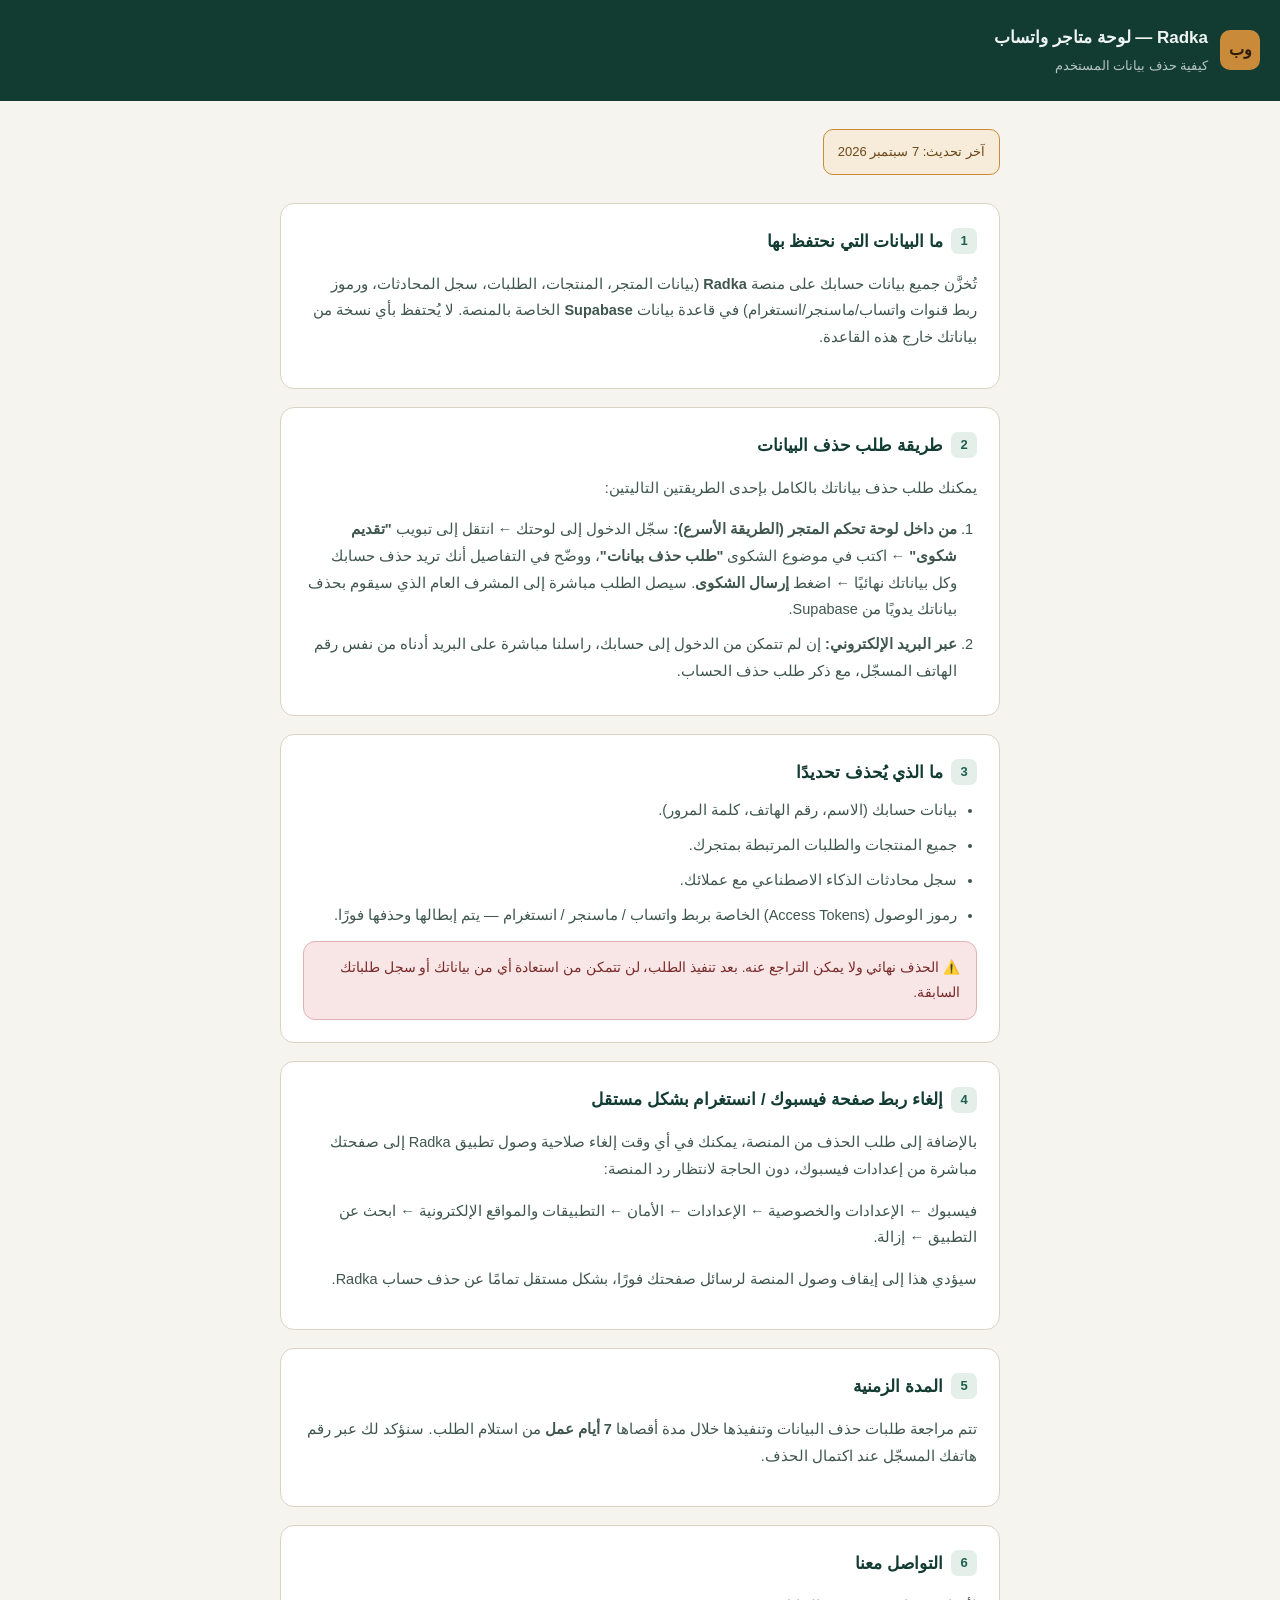
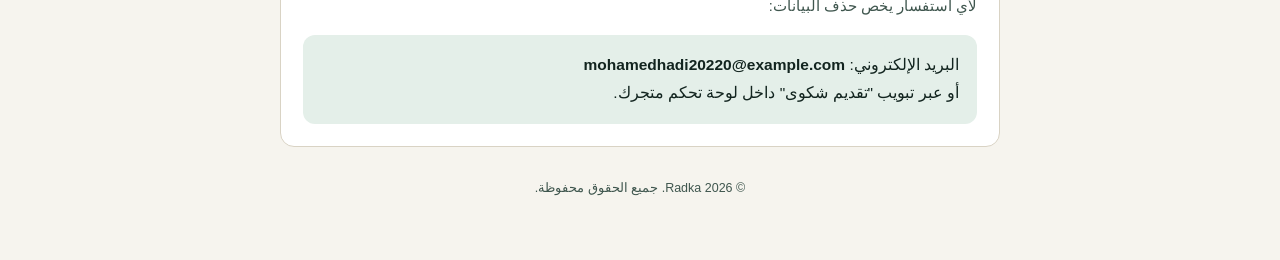
==== data-deletion.html @ 82dc5c4b "إضافة صفحة سياسة الخصوصية" ====
<!DOCTYPE html>
<html lang="ar" dir="rtl">
<head>
<meta charset="UTF-8" />
<meta name="viewport" content="width=device-width, initial-scale=1.0, maximum-scale=1" />
<title>حذف بيانات المستخدم | Radka</title>
<style>
  :root {
    --ink: #12241f;
    --ink-soft: #3f564e;
    --paper: #f6f4ee;
    --paper-raised: #ffffff;
    --line: #d9d3c4;
    --palm: #1f5f4f;
    --palm-deep: #123c32;
    --palm-tint: #e4efe9;
    --gold: #c98a3a;
    --gold-tint: #f7ecd9;
    --ok: #2f7a4f;
    --bad: #b23b3b;
    --bad-tint: #f8e6e6;
    --font: -apple-system, BlinkMacSystemFont, "Segoe UI", Tahoma, Arial, sans-serif;
    --font-mono: "Courier New", monospace;
  }
  * { box-sizing: border-box; }
  body {
    margin: 0;
    background: var(--paper);
    color: var(--ink);
    font-family: var(--font);
    line-height: 1.85;
    font-size: 15.5px;
  }
  .topbar {
    background: var(--palm-deep);
    color: #eef4f1;
    padding: 22px 20px;
    display: flex;
    align-items: center;
    gap: 12px;
  }
  .glyph {
    width: 40px; height: 40px;
    border-radius: 10px;
    background: var(--gold);
    color: #2a1c08;
    display: flex; align-items: center; justify-content: center;
    font-weight: 800; font-size: 16px;
    flex-shrink: 0;
  }
  .topbar h1 { font-size: 17px; margin: 0; }
  .topbar p { font-size: 12.5px; margin: 2px 0 0; opacity: .75; }
  .wrap {
    max-width: 760px;
    margin: 0 auto;
    padding: 28px 20px 60px;
  }
  .updated {
    background: var(--gold-tint);
    border: 1px solid var(--gold);
    color: #6b4718;
    padding: 10px 14px;
    border-radius: 10px;
    font-size: 13px;
    margin-bottom: 28px;
    display: inline-block;
  }
  .panel {
    background: var(--paper-raised);
    border: 1px solid var(--line);
    border-radius: 14px;
    padding: 22px 22px;
    margin-bottom: 18px;
  }
  .panel h2 {
    font-size: 16.5px;
    color: var(--palm-deep);
    margin: 0 0 10px;
    display: flex; align-items: center; gap: 8px;
  }
  .panel h2 .n {
    background: var(--palm-tint);
    color: var(--palm);
    width: 26px; height: 26px;
    border-radius: 7px;
    display: flex; align-items: center; justify-content: center;
    font-size: 13px; font-weight: 800;
    flex-shrink: 0;
  }
  .panel p, .panel li { color: var(--ink-soft); font-size: 14.5px; }
  .panel ul, .panel ol { margin: 8px 0 0; padding-inline-start: 20px; }
  .panel li { margin-bottom: 8px; }
  code {
    font-family: var(--font-mono);
    background: var(--palm-tint);
    padding: 2px 6px;
    border-radius: 5px;
    font-size: 13px;
    color: var(--palm-deep);
  }
  a { color: var(--palm); }
  .contact-box {
    background: var(--palm-tint);
    border-radius: 12px;
    padding: 16px 18px;
    margin-top: 8px;
  }
  .warn-box {
    background: var(--bad-tint);
    border: 1px solid #e0b3b3;
    color: #7a2b2b;
    border-radius: 12px;
    padding: 14px 16px;
    margin-top: 12px;
    font-size: 13.5px;
  }
  .step-btn {
    display: inline-block;
    background: var(--palm);
    color: #fff;
    padding: 10px 18px;
    border-radius: 9px;
    font-size: 14px;
    font-weight: 700;
    margin-top: 10px;
    text-decoration: none;
  }
  .foot {
    text-align: center;
    color: var(--ink-soft);
    font-size: 12.5px;
    margin-top: 30px;
  }
</style>
</head>
<body>

<div class="topbar">
  <div class="glyph">وب</div>
  <div>
    <h1>Radka — لوحة متاجر واتساب</h1>
    <p>كيفية حذف بيانات المستخدم</p>
  </div>
</div>

<div class="wrap">
  <span class="updated">آخر تحديث: 7 سبتمبر 2026</span>

  <div class="panel">
    <h2><span class="n">1</span> ما البيانات التي نحتفظ بها</h2>
    <p>
      تُخزَّن جميع بيانات حسابك على منصة <b>Radka</b> (بيانات المتجر، المنتجات، الطلبات، سجل
      المحادثات، ورموز ربط قنوات واتساب/ماسنجر/انستغرام) في قاعدة بيانات <b>Supabase</b> الخاصة
      بالمنصة. لا يُحتفظ بأي نسخة من بياناتك خارج هذه القاعدة.
    </p>
  </div>

  <div class="panel">
    <h2><span class="n">2</span> طريقة طلب حذف البيانات</h2>
    <p>يمكنك طلب حذف بياناتك بالكامل بإحدى الطريقتين التاليتين:</p>
    <ol>
      <li>
        <b>من داخل لوحة تحكم المتجر (الطريقة الأسرع):</b>
        سجّل الدخول إلى لوحتك ← انتقل إلى تبويب <b>"تقديم شكوى"</b> ← اكتب في موضوع الشكوى
        <b>"طلب حذف بيانات"</b>، ووضّح في التفاصيل أنك تريد حذف حسابك وكل بياناتك نهائيًا ← اضغط
        <b>إرسال الشكوى</b>. سيصل الطلب مباشرة إلى المشرف العام الذي سيقوم بحذف بياناتك يدويًا من
        Supabase.
      </li>
      <li>
        <b>عبر البريد الإلكتروني:</b> إن لم تتمكن من الدخول إلى حسابك، راسلنا مباشرة على البريد
        أدناه من نفس رقم الهاتف المسجّل، مع ذكر طلب حذف الحساب.
      </li>
    </ol>
  </div>

  <div class="panel">
    <h2><span class="n">3</span> ما الذي يُحذف تحديدًا</h2>
    <ul>
      <li>بيانات حسابك (الاسم، رقم الهاتف، كلمة المرور).</li>
      <li>جميع المنتجات والطلبات المرتبطة بمتجرك.</li>
      <li>سجل محادثات الذكاء الاصطناعي مع عملائك.</li>
      <li>رموز الوصول (Access Tokens) الخاصة بربط واتساب / ماسنجر / انستغرام — يتم إبطالها وحذفها فورًا.</li>
    </ul>
    <div class="warn-box">
      ⚠️ الحذف نهائي ولا يمكن التراجع عنه. بعد تنفيذ الطلب، لن تتمكن من استعادة أي من بياناتك أو
      سجل طلباتك السابقة.
    </div>
  </div>

  <div class="panel">
    <h2><span class="n">4</span> إلغاء ربط صفحة فيسبوك / انستغرام بشكل مستقل</h2>
    <p>
      بالإضافة إلى طلب الحذف من المنصة، يمكنك في أي وقت إلغاء صلاحية وصول تطبيق Radka إلى صفحتك
      مباشرة من إعدادات فيسبوك، دون الحاجة لانتظار رد المنصة:
    </p>
    <p>فيسبوك ← الإعدادات والخصوصية ← الإعدادات ← الأمان ← التطبيقات والمواقع الإلكترونية ← ابحث عن التطبيق ← إزالة.</p>
    <p>سيؤدي هذا إلى إيقاف وصول المنصة لرسائل صفحتك فورًا، بشكل مستقل تمامًا عن حذف حساب Radka.</p>
  </div>

  <div class="panel">
    <h2><span class="n">5</span> المدة الزمنية</h2>
    <p>
      تتم مراجعة طلبات حذف البيانات وتنفيذها خلال مدة أقصاها <b>7 أيام عمل</b> من استلام الطلب.
      سنؤكد لك عبر رقم هاتفك المسجّل عند اكتمال الحذف.
    </p>
  </div>

  <div class="panel">
    <h2><span class="n">6</span> التواصل معنا</h2>
    <p>لأي استفسار يخص حذف البيانات:</p>
    <div class="contact-box">
      البريد الإلكتروني: <b>mohamedhadi20220@example.com</b><br>
      أو عبر تبويب "تقديم شكوى" داخل لوحة تحكم متجرك.
    </div>
  </div>

  <div class="foot">© 2026 Radka. جميع الحقوق محفوظة.</div>
</div>

</body>
</html>
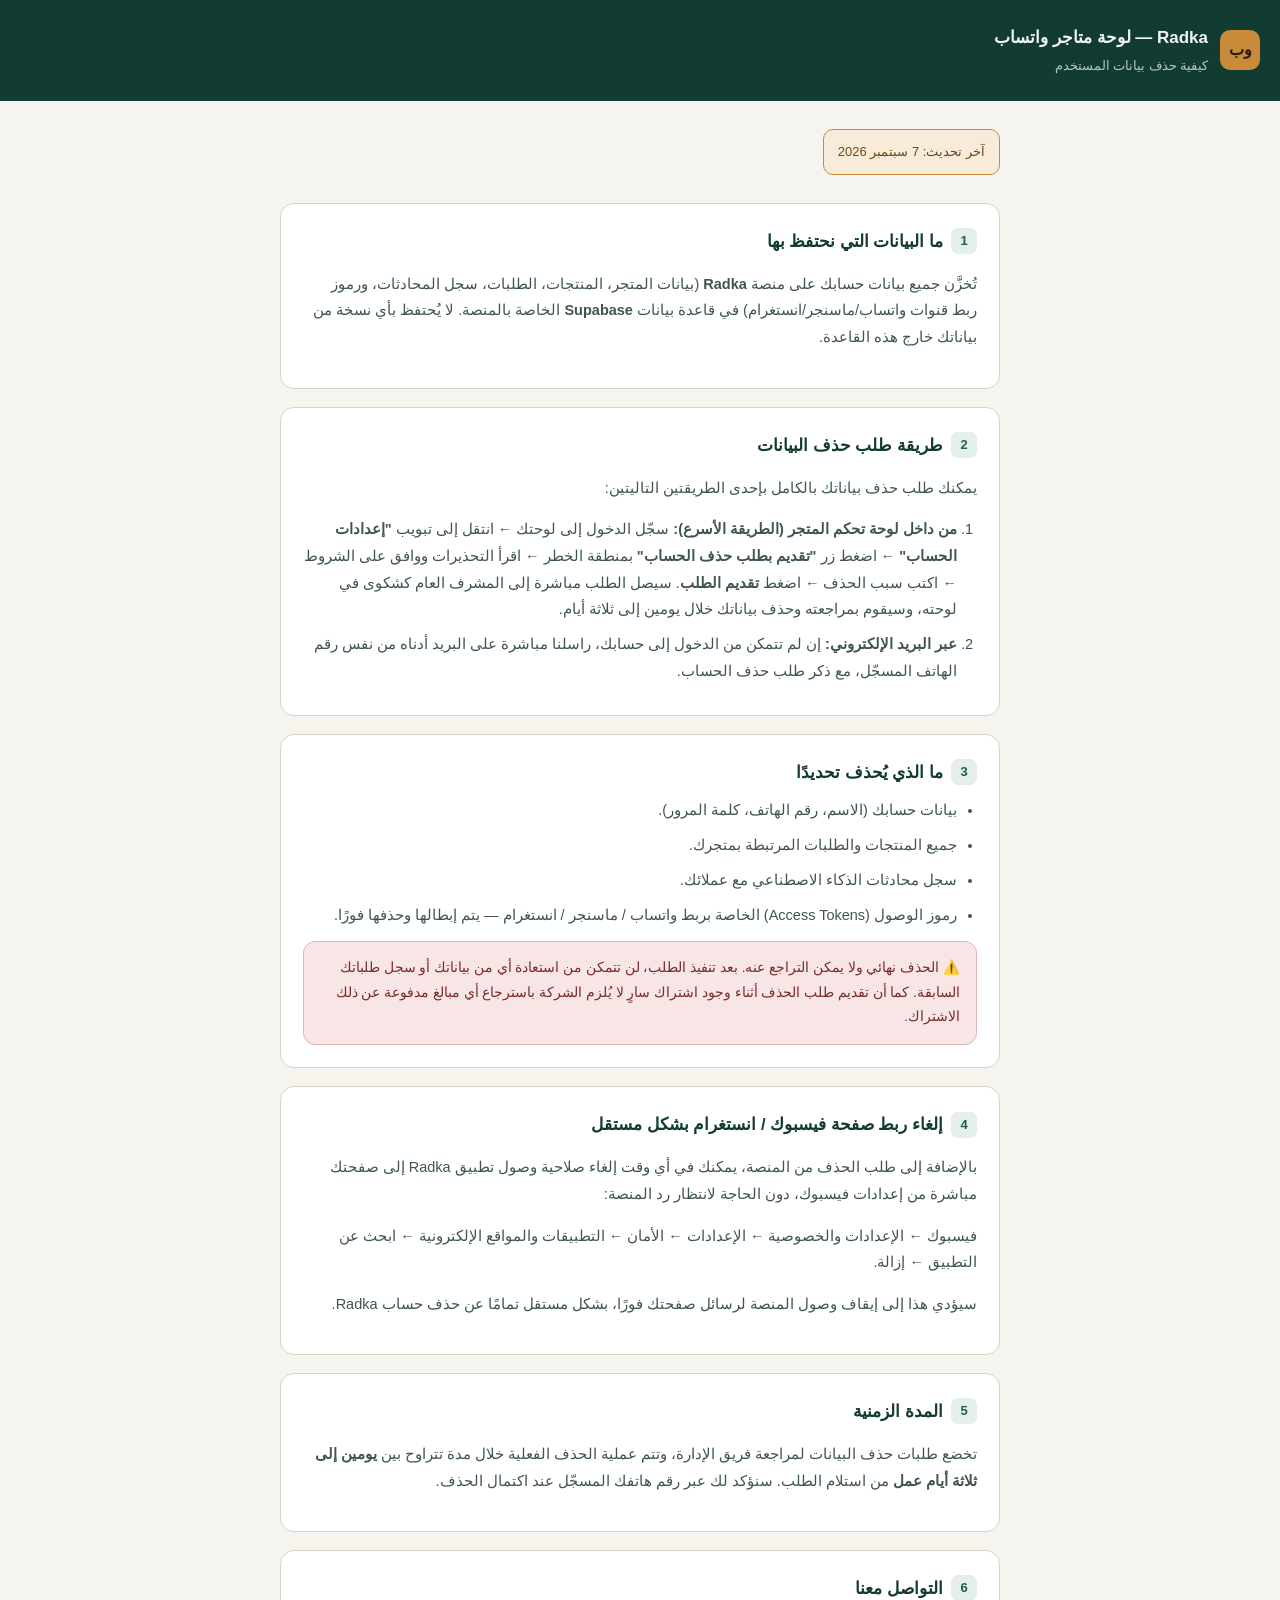
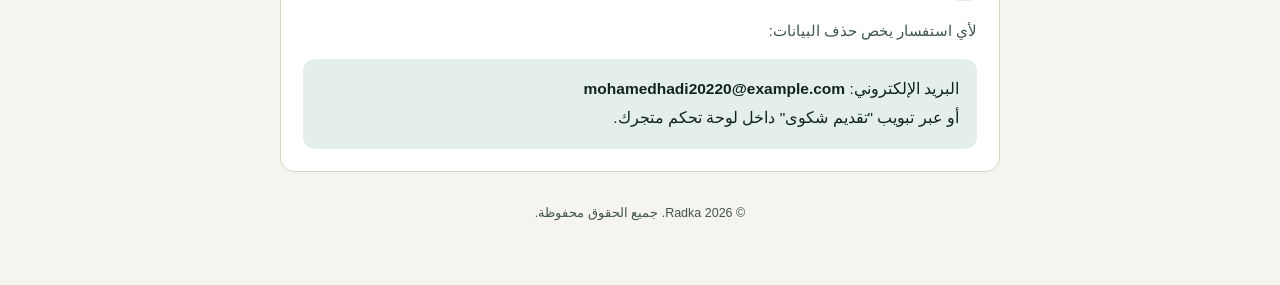
==== commit aea192f4: "Update data-deletion.html" ====
--- a/data-deletion.html
+++ b/data-deletion.html
@@ -161,10 +161,10 @@
     <ol>
       <li>
         <b>من داخل لوحة تحكم المتجر (الطريقة الأسرع):</b>
-        سجّل الدخول إلى لوحتك ← انتقل إلى تبويب <b>"تقديم شكوى"</b> ← اكتب في موضوع الشكوى
-        <b>"طلب حذف بيانات"</b>، ووضّح في التفاصيل أنك تريد حذف حسابك وكل بياناتك نهائيًا ← اضغط
-        <b>إرسال الشكوى</b>. سيصل الطلب مباشرة إلى المشرف العام الذي سيقوم بحذف بياناتك يدويًا من
-        Supabase.
+        سجّل الدخول إلى لوحتك ← انتقل إلى تبويب <b>"إعدادات الحساب"</b> ← اضغط زر
+        <b>"تقديم بطلب حذف الحساب"</b> بمنطقة الخطر ← اقرأ التحذيرات ووافق على الشروط ← اكتب سبب
+        الحذف ← اضغط <b>تقديم الطلب</b>. سيصل الطلب مباشرة إلى المشرف العام كشكوى في لوحته، وسيقوم
+        بمراجعته وحذف بياناتك خلال يومين إلى ثلاثة أيام.
       </li>
       <li>
         <b>عبر البريد الإلكتروني:</b> إن لم تتمكن من الدخول إلى حسابك، راسلنا مباشرة على البريد
@@ -183,7 +183,8 @@
     </ul>
     <div class="warn-box">
       ⚠️ الحذف نهائي ولا يمكن التراجع عنه. بعد تنفيذ الطلب، لن تتمكن من استعادة أي من بياناتك أو
-      سجل طلباتك السابقة.
+      سجل طلباتك السابقة. كما أن تقديم طلب الحذف أثناء وجود اشتراك سارٍ لا يُلزم الشركة باسترجاع
+      أي مبالغ مدفوعة عن ذلك الاشتراك.
     </div>
   </div>
 
@@ -200,8 +201,8 @@
   <div class="panel">
     <h2><span class="n">5</span> المدة الزمنية</h2>
     <p>
-      تتم مراجعة طلبات حذف البيانات وتنفيذها خلال مدة أقصاها <b>7 أيام عمل</b> من استلام الطلب.
-      سنؤكد لك عبر رقم هاتفك المسجّل عند اكتمال الحذف.
+      تخضع طلبات حذف البيانات لمراجعة فريق الإدارة، وتتم عملية الحذف الفعلية خلال مدة تتراوح بين
+      <b>يومين إلى ثلاثة أيام عمل</b> من استلام الطلب. سنؤكد لك عبر رقم هاتفك المسجّل عند اكتمال الحذف.
     </p>
   </div>
 
